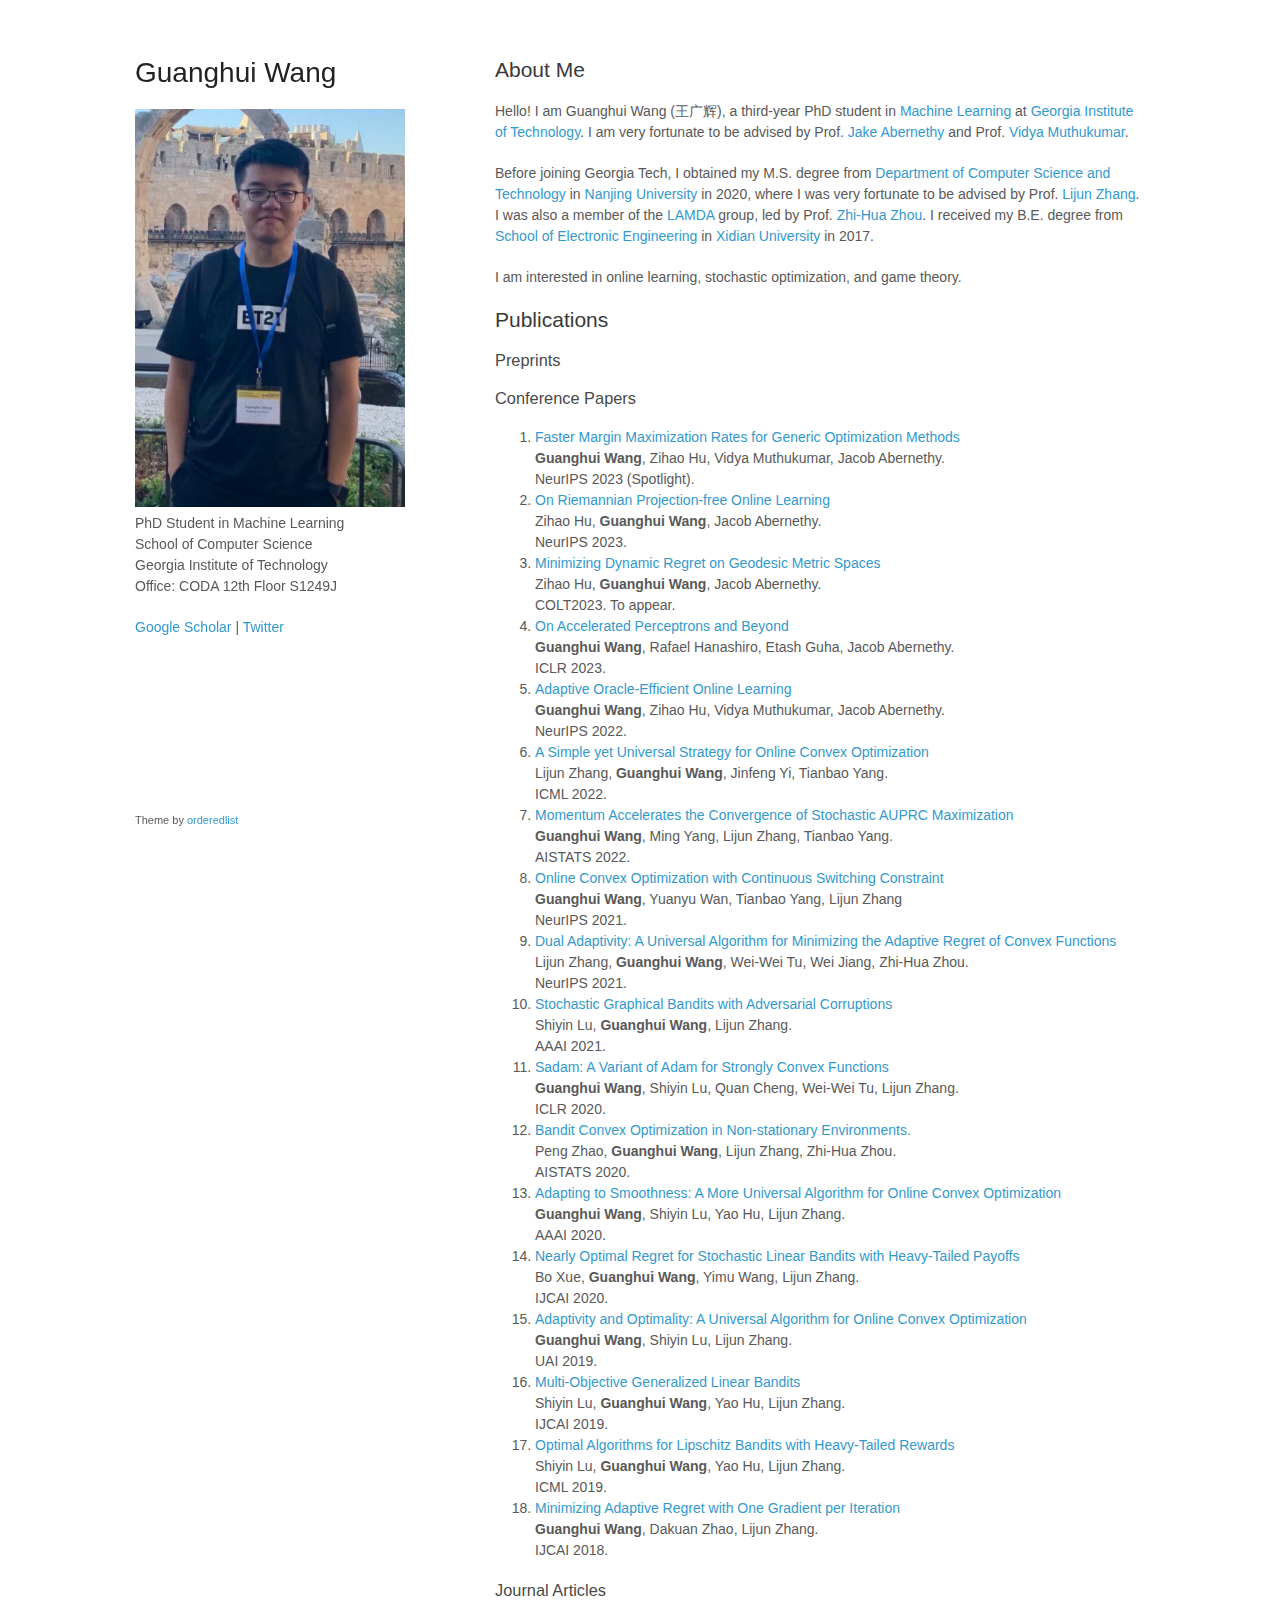
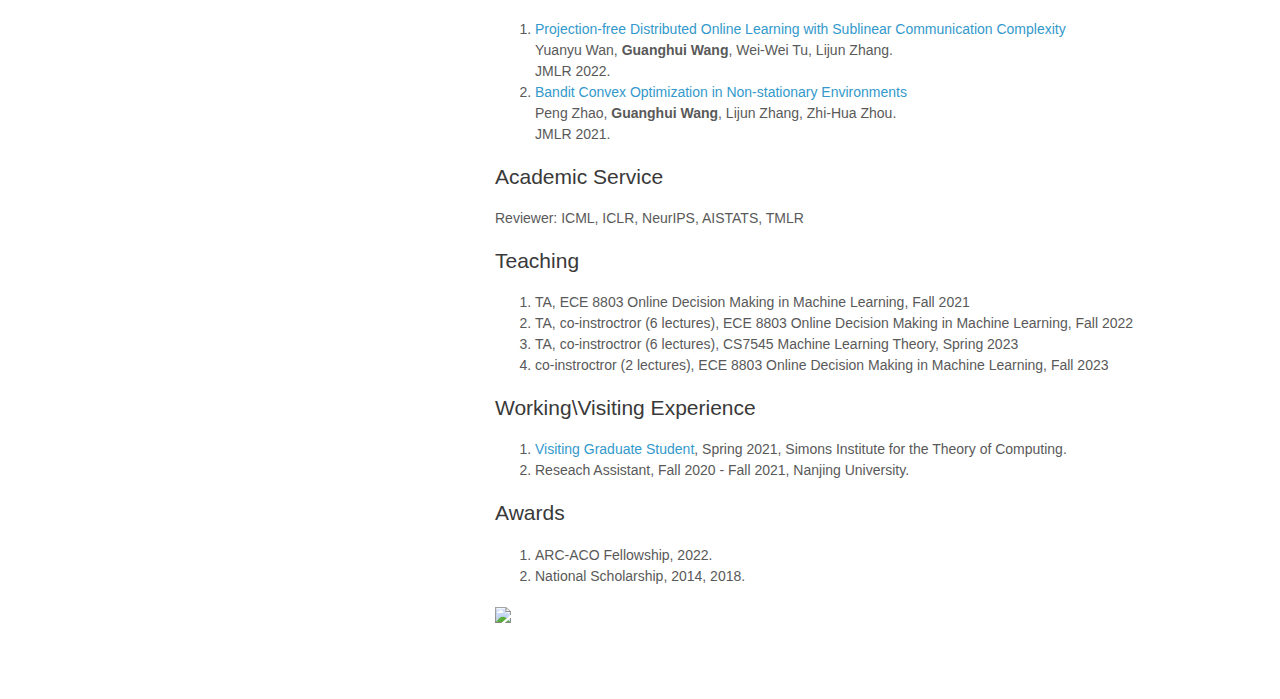
==== index.html @ 7a65ec8f "Update index.html" ====
<!doctype html>
<html>
  <head>
    <meta charset="utf-8">
    <meta http-equiv="X-UA-Compatible" content="chrome=1">
    <title>Guanghui Wang Gatech</title>

    <link rel="stylesheet" href="stylesheets/styles.css">
    <meta name="viewport" content="width=device-width">
  </head>
  <body>
    <div class="wrapper">
      <header>
        <h1>Guanghui Wang</h1>
        <img src="me5.png">
        <p>PhD Student in Machine Learning<br/>School of Computer Science<br/>Georgia Institute of Technology<br/>Office: CODA 12th Floor S1249J</p>
        <p><a href="https://scholar.google.com/citations?user=oNgvRg4AAAAJ&hl=en">Google Scholar</a> | <a href="https://twitter.com/__waaagh__">Twitter</a> </p>
      
        
      </header>
      <section>
        <h2>About Me</h2>
        <p>Hello! I am Guanghui Wang (王广辉), a third-year PhD student in <a href="https://ml.gatech.edu/">Machine Learning</a> at <a href="https://www.gatech.edu/">Georgia Institute of Technology</a>. I am very fortunate to be advised by Prof. <a href="https://faculty.cc.gatech.edu/~jabernethy9/">Jake Abernethy</a> and Prof. <a href="https://vmuthukumar.ece.gatech.edu/">Vidya Muthukumar</a>.</p>
        
        
        <p>Before joining Georgia Tech, I obtained my M.S. degree from <a href="https://www.nju.edu.cn/EN/7f/6b/c7136a163691/page.htm">Department of Computer Science and Technology</a> in <a href="https://www.nju.edu.cn/EN/main.htm">Nanjing University</a> in 2020, where I was very fortunate to be advised by Prof. <a href="https://cs.nju.edu.cn/zlj/index.htm">Lijun Zhang</a>. I was also a member of the <a href="http://www.lamda.nju.edu.cn/MainPage.ashx">LAMDA</a> group, led by Prof. <a href="https://cs.nju.edu.cn/zhouzh/index.htm">Zhi-Hua Zhou</a>. I received my B.E. degree from <a href="http://english.ee.xidian.edu.cn/">School of Electronic Engineering</a> in <a href="https://en.xidian.edu.cn/index.htm">Xidian University</a> in 2017.</p>

        <p>I am interested in online learning, stochastic optimization, and game theory.</p>


        <h2>Publications</h2>
        <h3>Preprints</h3>
        <h3>Conference Papers</h3>
        <ol>
          <li><a href="https://arxiv.org/abs/2305.17544"> Faster Margin Maximization Rates for Generic Optimization Methods</a> <br>
            <b>Guanghui Wang</b>, Zihao Hu, Vidya Muthukumar, Jacob Abernethy.<br>
            NeurIPS 2023 (Spotlight).  
              <li><a href="https://arxiv.org/abs/2305.19349"> On Riemannian Projection-free Online Learning</a> <br>
            Zihao Hu, <b>Guanghui Wang</b>, Jacob Abernethy.<br>
            NeurIPS 2023.  
            <li><a href="https://arxiv.org/abs/2302.08652">Minimizing Dynamic Regret on Geodesic Metric Spaces</a><br>
            Zihao Hu, <b>Guanghui Wang</b>, Jacob Abernethy.<br>
            COLT2023. To appear.   
          <li> <a href="https://arxiv.org/abs/2210.09371">On Accelerated Perceptrons and Beyond</a><br>
         <b>Guanghui Wang</b>, Rafael Hanashiro, Etash Guha, Jacob Abernethy. <br>
         ICLR 2023.</li>
         <li> <a href="https://arxiv.org/abs/2210.09385"> Adaptive Oracle-Efficient Online Learning</a><br>
         <b>Guanghui Wang</b>, Zihao Hu, Vidya Muthukumar, Jacob Abernethy. <br>
         NeurIPS 2022.</li>
        <li> <a href="https://proceedings.mlr.press/v162/zhang22af/zhang22af.pdf">A Simple yet Universal Strategy for Online Convex Optimization</a><br>
         Lijun Zhang, <b>Guanghui Wang</b>, Jinfeng Yi, Tianbao Yang.<br>    
          ICML 2022. </li>
         <li> <a href="https://proceedings.mlr.press/v151/wang22b/wang22b.pdf">Momentum Accelerates the Convergence of Stochastic AUPRC Maximization</a><br>
         <b>Guanghui Wang</b>, Ming Yang, Lijun Zhang, Tianbao Yang. <br>
         AISTATS 2022. </li>
         <li> <a href="https://proceedings.neurips.cc/paper/2021/file/f08b7ac8aa30a2a9ab34394e200e1a71-Paper.pdf">Online Convex Optimization with Continuous Switching Constraint</a><br>
         <b>Guanghui Wang</b>, Yuanyu Wan, Tianbao Yang, Lijun Zhang <br>
         NeurIPS 2021. </li>
              <li> <a href="https://proceedings.neurips.cc/paper/2021/file/d1588e685562af341ff2448de4b674d1-Paper.pdf">Dual Adaptivity: A Universal Algorithm for Minimizing the Adaptive Regret of Convex Functions</a><br>
         Lijun Zhang, <b>Guanghui Wang</b>, Wei-Wei Tu, Wei Jiang, Zhi-Hua Zhou. <br>
         NeurIPS 2021. </li>
                <li> <a href="https://ojs.aaai.org/index.php/AAAI/article/view/17060">Stochastic Graphical Bandits with Adversarial Corruptions</a><br>
         Shiyin Lu, <b>Guanghui Wang</b>, Lijun Zhang. <br>
         AAAI 2021. </li>
         
                      <li> <a href="https://openreview.net/pdf?id=rye5YaEtPr">Sadam: A Variant of Adam for Strongly Convex Functions</a><br>
         <b>Guanghui Wang</b>, Shiyin Lu, Quan Cheng, Wei-Wei Tu, Lijun Zhang. <br>
         ICLR 2020. </li>
           <li> <a href="http://129.211.169.156/publication/aistats20bco.pdf">Bandit Convex Optimization in Non-stationary Environments.</a><br>
         Peng Zhao, <b>Guanghui Wang</b>, Lijun Zhang, Zhi-Hua Zhou. <br>
         AISTATS 2020. </li>
         
                         <li> <a href="https://ojs.aaai.org/index.php/AAAI/article/view/6081">Adapting to Smoothness: A More Universal Algorithm for Online Convex Optimization</a><br>
         <b>Guanghui Wang</b>, Shiyin Lu, Yao Hu, Lijun Zhang. <br>
         AAAI 2020. </li>
          <li> <a href="https://www.ijcai.org/Proceedings/2020/0406.pdf">Nearly Optimal Regret for Stochastic Linear Bandits with Heavy-Tailed Payoffs</a><br>
         Bo Xue, <b>Guanghui Wang</b>, Yimu Wang, Lijun Zhang. <br>
         IJCAI 2020. </li>
         
             <li> <a href="http://proceedings.mlr.press/v115/wang20e/wang20e.pdf">Adaptivity and Optimality: A Universal Algorithm for Online Convex Optimization</a><br>
         <b>Guanghui Wang</b>, Shiyin Lu, Lijun Zhang. <br>
         UAI 2019. </li>
         
          <li> <a href="http://www.lamda.nju.edu.cn/lusy/pdf/lu2019multi.pdf">Multi-Objective Generalized Linear Bandits</a><br>
         Shiyin Lu, <b>Guanghui Wang</b>, Yao Hu, Lijun Zhang. <br>
         IJCAI 2019. </li>
                   <li> <a href="http://proceedings.mlr.press/v97/lu19c/lu19c.pdf">Optimal Algorithms for Lipschitz Bandits with Heavy-Tailed Rewards</a><br>
         Shiyin Lu, <b>Guanghui Wang</b>, Yao Hu, Lijun Zhang. <br>
         ICML 2019. </li>
            <li> <a href="https://www.ijcai.org/proceedings/2018/0383.pdf">Minimizing Adaptive Regret with One Gradient per Iteration</a><br>
         <b>Guanghui Wang</b>, Dakuan Zhao, Lijun Zhang. <br>
         IJCAI 2018. </li>
        </ol>
        <h3>Journal Articles</h3>
        <ol>
           <li> <a href="https://yuanyuwan.github.io/pdf/JMLR-2022-Wan.pdf">Projection-free Distributed Online Learning with Sublinear Communication Complexity</a><br>
         Yuanyu Wan, <b>Guanghui Wang</b>, Wei-Wei Tu, Lijun Zhang. <br>
        JMLR 2022. </li>
        
              <li> <a href="http://www.lamda.nju.edu.cn/zhaop/publication/JMLR'21_BCO.pdf">Bandit Convex Optimization in Non-stationary Environments</a><br>
         Peng Zhao, <b>Guanghui Wang</b>, Lijun Zhang, Zhi-Hua Zhou. <br>
        JMLR 2021. </li>
         
                 </ol>
            <h2>Academic Service</h2>     
            <p> Reviewer: ICML, ICLR, NeurIPS, AISTATS, TMLR
            <h2>Teaching</h2>     
            <ol>
            <li> TA, ECE 8803 Online Decision Making in Machine Learning, Fall 2021</li>
              <li> TA, co-instroctror (6 lectures), ECE 8803 Online Decision Making in Machine Learning, Fall 2022</li>
              <li> TA, co-instroctror (6 lectures), CS7545 Machine Learning Theory, Spring 2023</li>
              <li> co-instroctror (2 lectures), ECE 8803 Online Decision Making in Machine Learning, Fall 2023</li>
               </ol>
    
                        
            <h2>Working\Visiting Experience</h2>
            <ol>
            <li> <a href="https://simons.berkeley.edu/people/guanghui-wang">Visiting Graduate Student</a>, Spring 2021, Simons Institute for the Theory of Computing.</li>
              <li>  Reseach Assistant, Fall 2020 - Fall 2021, Nanjing University.</li>    
               </ol>
            <h2>Awards</h2>
            <ol>
            <li>ARC-ACO Fellowship, 2022.</li>
              <li>National Scholarship, 2014, 2018.</li>
               </ol>
 <h2> </h2>           
<p><a href="https://clustrmaps.com/site/1br77" title="Visit tracker"><img src="//www.clustrmaps.com/map_v2.png?d=oIMtFWyEbifgZqnyOLd8DpuPcI-XMsIMv5l0w94TBQI&cl=ffffff"></a>
            </section>

      <footer>
        <p><small>Theme by <a href="https://github.com/orderedlist">orderedlist</a></small></p>
      </footer>
    </div>


  </body>
</html>
---- stylesheets/styles.css ----
body {
  background-color: #fff;
  padding:50px;
  font: 14px/1.5 -apple-system, BlinkMacSystemFont, "Segoe UI", Roboto, Oxygen, Ubuntu, Cantarell, "Fira Sans", "Droid Sans", "Helvetica Neue", Arial, sans-serif, "Apple Color Emoji", "Segoe UI Emoji", "Segoe UI Symbol";
  color:#595959;
  font-weight:400;
}

h1, h2, h3, h4, h5, h6 {
  color:#222;
  margin:0 0 20px;
}

p, ul, ol, table, pre, dl {
  margin:0 0 20px;
}

h1, h2, h3 {
  line-height:1.1;
}

h1 {
  font-size:28px;
  font-weight: 500;
}

h2 {
  color:#393939;
  font-weight: 500;
}

h3, h4, h5, h6 {
  color:#494949;
  font-weight: 500;
}

a {
  color:#39c;
  text-decoration:none;
}

a:hover {
  color:#069;
}

a small {
  font-size:11px;
  color:#777;
  margin-top:-0.3em;
  display:block;
}

a:hover small {
  color:#777;
}

.wrapper {
  width:1010px;
  margin:0 auto;
}

blockquote {
  border-left:1px solid #e5e5e5;
  margin:0;
  padding:0 0 0 20px;
  font-style:italic;
}

code, pre {
  font-family:Monaco, Bitstream Vera Sans Mono, Lucida Console, Terminal, Consolas, Liberation Mono, DejaVu Sans Mono, Courier New, monospace;
  color:#333;
}

pre {
  padding:8px 15px;
  background: #f8f8f8;
  border-radius:5px;
  border:1px solid #e5e5e5;
  overflow-x: auto;
}

table {
  width:100%;
  border-collapse:collapse;
}

th, td {
  text-align:left;
  padding:5px 10px;
  border-bottom:1px solid #e5e5e5;
}

dt {
  color:#444;
  font-weight:500;
}

th {
  color:#444;
}

img {
  max-width:100%;
}

header {
  width:270px;
  float:left;
  position:fixed;
  -webkit-font-smoothing:subpixel-antialiased;
}

header ul {
  list-style:none;
  height:40px;
  padding:0;
  background: #f4f4f4;
  border-radius:5px;
  border:1px solid #e0e0e0;
  width:270px;
}

header li {
  width:89px;
  float:left;
  border-right:1px solid #e0e0e0;
  height:40px;
}

header li:first-child a {
  border-radius:5px 0 0 5px;
}

header li:last-child a {
  border-radius:0 5px 5px 0;
}

header ul a {
  line-height:1;
  font-size:11px;
  color:#999;
  display:block;
  text-align:center;
  padding-top:6px;
  height:34px;
}

header ul a:hover {
  color:#999;
}

header ul a:active {
  background-color:#f0f0f0;
}

strong {
  color:#222;
  font-weight:500;
}

header ul li + li + li {
  border-right:none;
  width:89px;
}

header ul a strong {
  font-size:14px;
  display:block;
  color:#222;
}

section {
  width:650px;
  float:right;
  padding-bottom:50px;
}

small {
  font-size:11px;
}

hr {
  border:0;
  background:#e5e5e5;
  height:1px;
  margin:0 0 20px;
}

footer {
  width:270px;
  float:left;
  position:fixed;
  bottom:50px;
  -webkit-font-smoothing:subpixel-antialiased;
}

@media print, screen and (max-width: 960px) {

  div.wrapper {
    width:auto;
    margin:0;
  }

  header, section, footer {
    float:none;
    position:static;
    width:auto;
  }

  header {
    padding-right:320px;
  }

  section {
    border:1px solid #e5e5e5;
    border-width:1px 0;
    padding:20px 0;
    margin:0 0 20px;
  }

  header a small {
    display:inline;
  }

  header ul {
    position:absolute;
    right:50px;
    top:52px;
  }
}

@media print, screen and (max-width: 720px) {
  body {
    word-wrap:break-word;
  }

  header {
    padding:0;
  }

  header ul, header p.view {
    position:static;
  }

  pre, code {
    word-wrap:normal;
  }
}

@media print, screen and (max-width: 480px) {
  body {
    padding:15px;
  }

  header ul {
    width:99%;
  }

  header li, header ul li + li + li {
    width:33%;
  }
}

@media print {
  body {
    padding:0.4in;
    font-size:12pt;
    color:#444;
  }
}
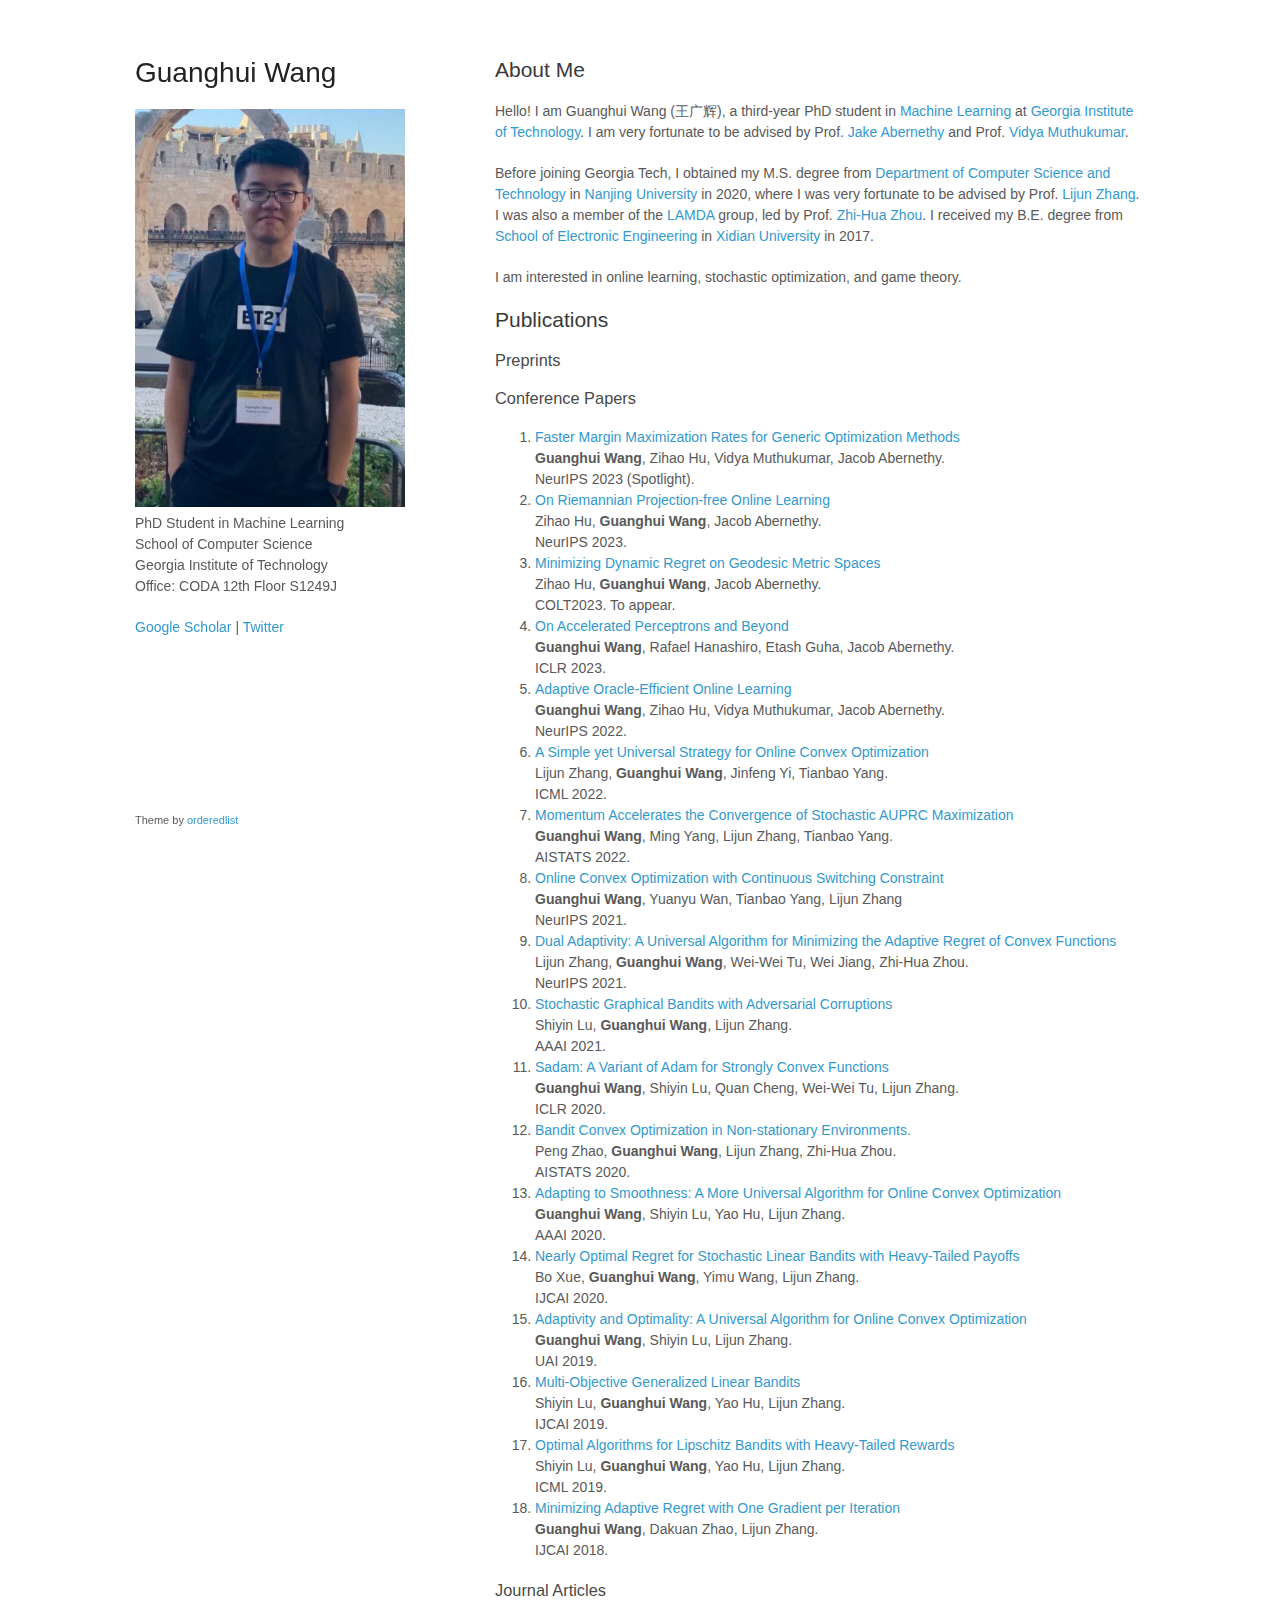
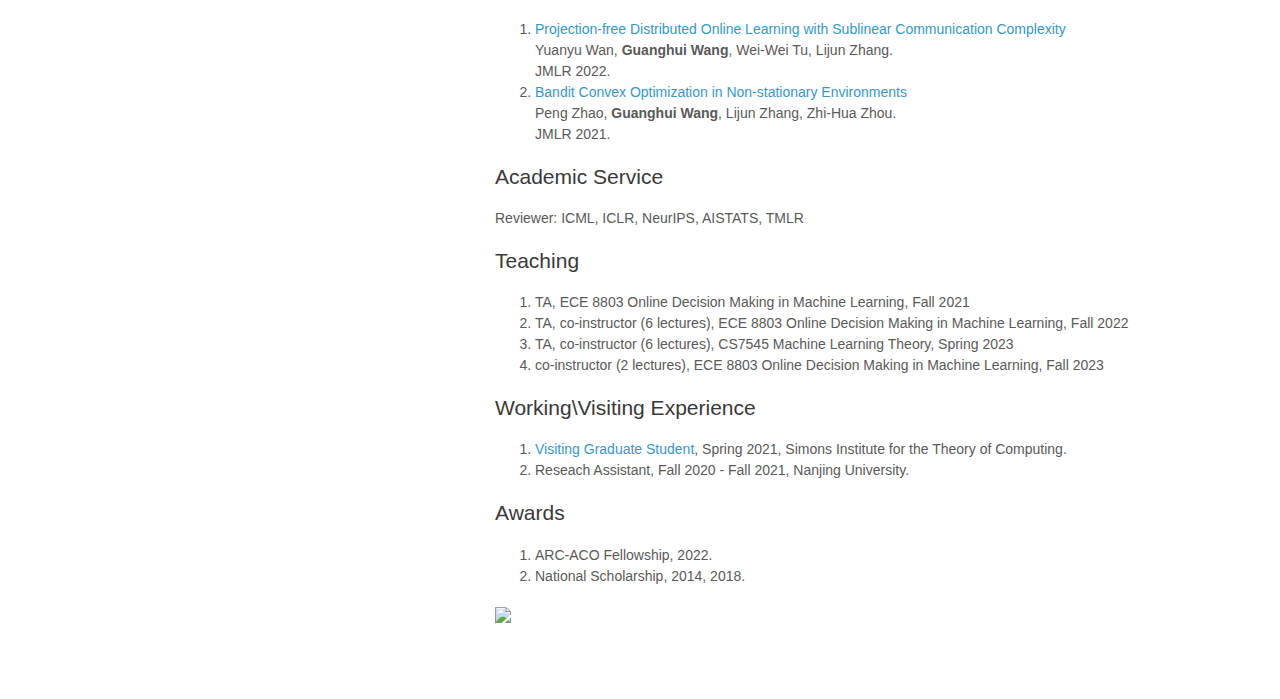
==== commit cfe52de8: "Update index.html" ====
--- a/index.html
+++ b/index.html
@@ -107,9 +107,9 @@
             <h2>Teaching</h2>     
             <ol>
             <li> TA, ECE 8803 Online Decision Making in Machine Learning, Fall 2021</li>
-              <li> TA, co-instroctror (6 lectures), ECE 8803 Online Decision Making in Machine Learning, Fall 2022</li>
-              <li> TA, co-instroctror (6 lectures), CS7545 Machine Learning Theory, Spring 2023</li>
-              <li> co-instroctror (2 lectures), ECE 8803 Online Decision Making in Machine Learning, Fall 2023</li>
+              <li> TA, co-instructor (6 lectures), ECE 8803 Online Decision Making in Machine Learning, Fall 2022</li>
+              <li> TA, co-instructor (6 lectures), CS7545 Machine Learning Theory, Spring 2023</li>
+              <li> co-instructor (2 lectures), ECE 8803 Online Decision Making in Machine Learning, Fall 2023</li>
                </ol>
     
                         
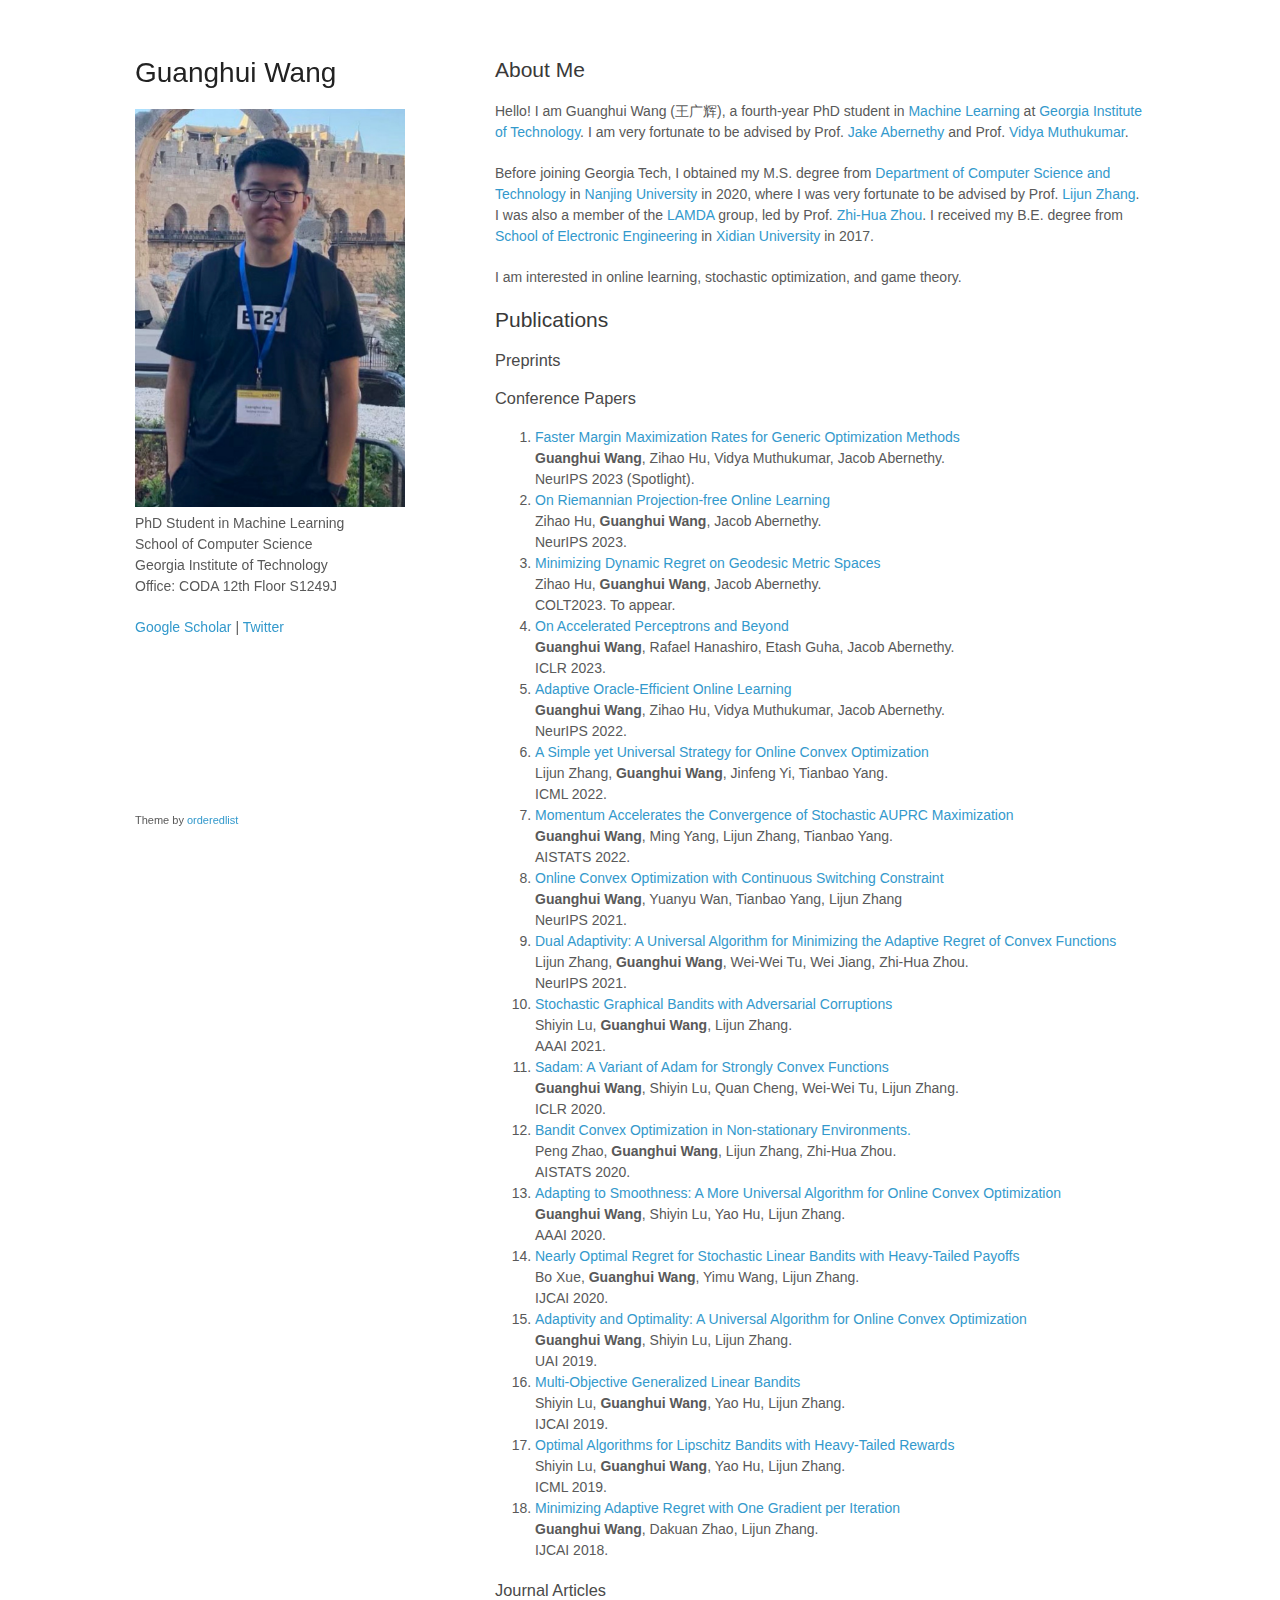
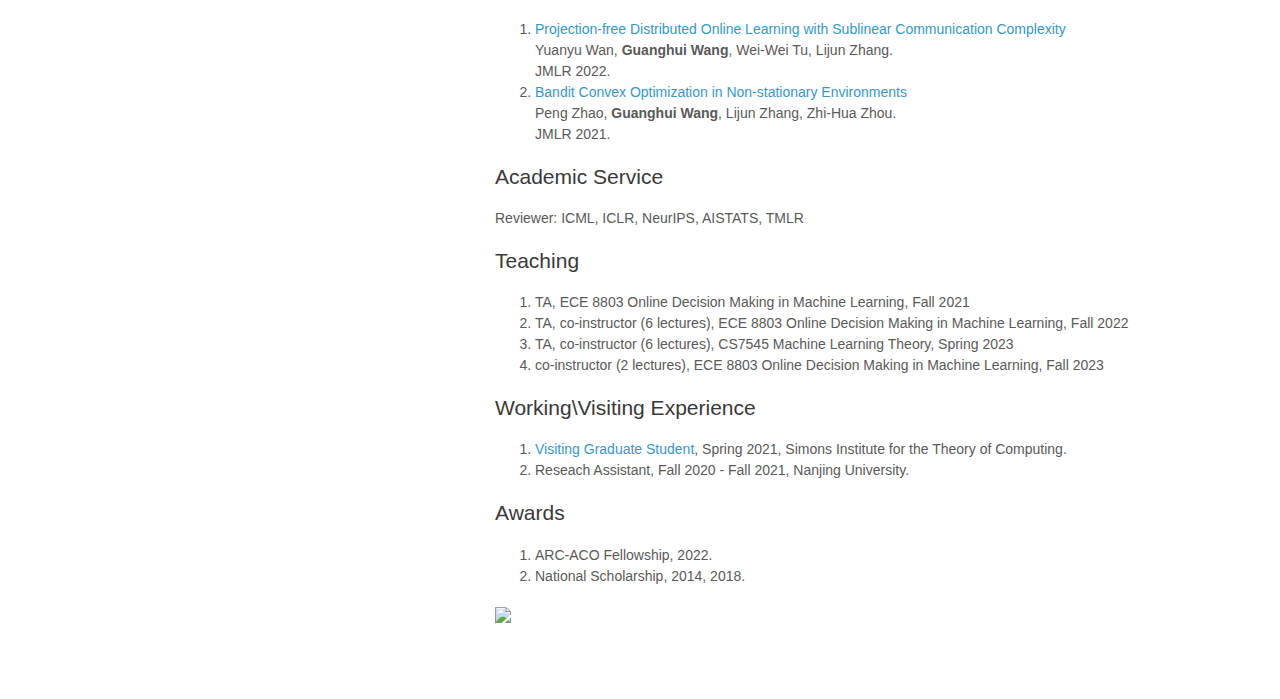
==== commit 734311ba: "fourth-year-student" ====
--- a/index.html
+++ b/index.html
@@ -20,7 +20,7 @@
       </header>
       <section>
         <h2>About Me</h2>
-        <p>Hello! I am Guanghui Wang (王广辉), a third-year PhD student in <a href="https://ml.gatech.edu/">Machine Learning</a> at <a href="https://www.gatech.edu/">Georgia Institute of Technology</a>. I am very fortunate to be advised by Prof. <a href="https://faculty.cc.gatech.edu/~jabernethy9/">Jake Abernethy</a> and Prof. <a href="https://vmuthukumar.ece.gatech.edu/">Vidya Muthukumar</a>.</p>
+        <p>Hello! I am Guanghui Wang (王广辉), a fourth-year PhD student in <a href="https://ml.gatech.edu/">Machine Learning</a> at <a href="https://www.gatech.edu/">Georgia Institute of Technology</a>. I am very fortunate to be advised by Prof. <a href="https://faculty.cc.gatech.edu/~jabernethy9/">Jake Abernethy</a> and Prof. <a href="https://vmuthukumar.ece.gatech.edu/">Vidya Muthukumar</a>.</p>
         
         
         <p>Before joining Georgia Tech, I obtained my M.S. degree from <a href="https://www.nju.edu.cn/EN/7f/6b/c7136a163691/page.htm">Department of Computer Science and Technology</a> in <a href="https://www.nju.edu.cn/EN/main.htm">Nanjing University</a> in 2020, where I was very fortunate to be advised by Prof. <a href="https://cs.nju.edu.cn/zlj/index.htm">Lijun Zhang</a>. I was also a member of the <a href="http://www.lamda.nju.edu.cn/MainPage.ashx">LAMDA</a> group, led by Prof. <a href="https://cs.nju.edu.cn/zhouzh/index.htm">Zhi-Hua Zhou</a>. I received my B.E. degree from <a href="http://english.ee.xidian.edu.cn/">School of Electronic Engineering</a> in <a href="https://en.xidian.edu.cn/index.htm">Xidian University</a> in 2017.</p>
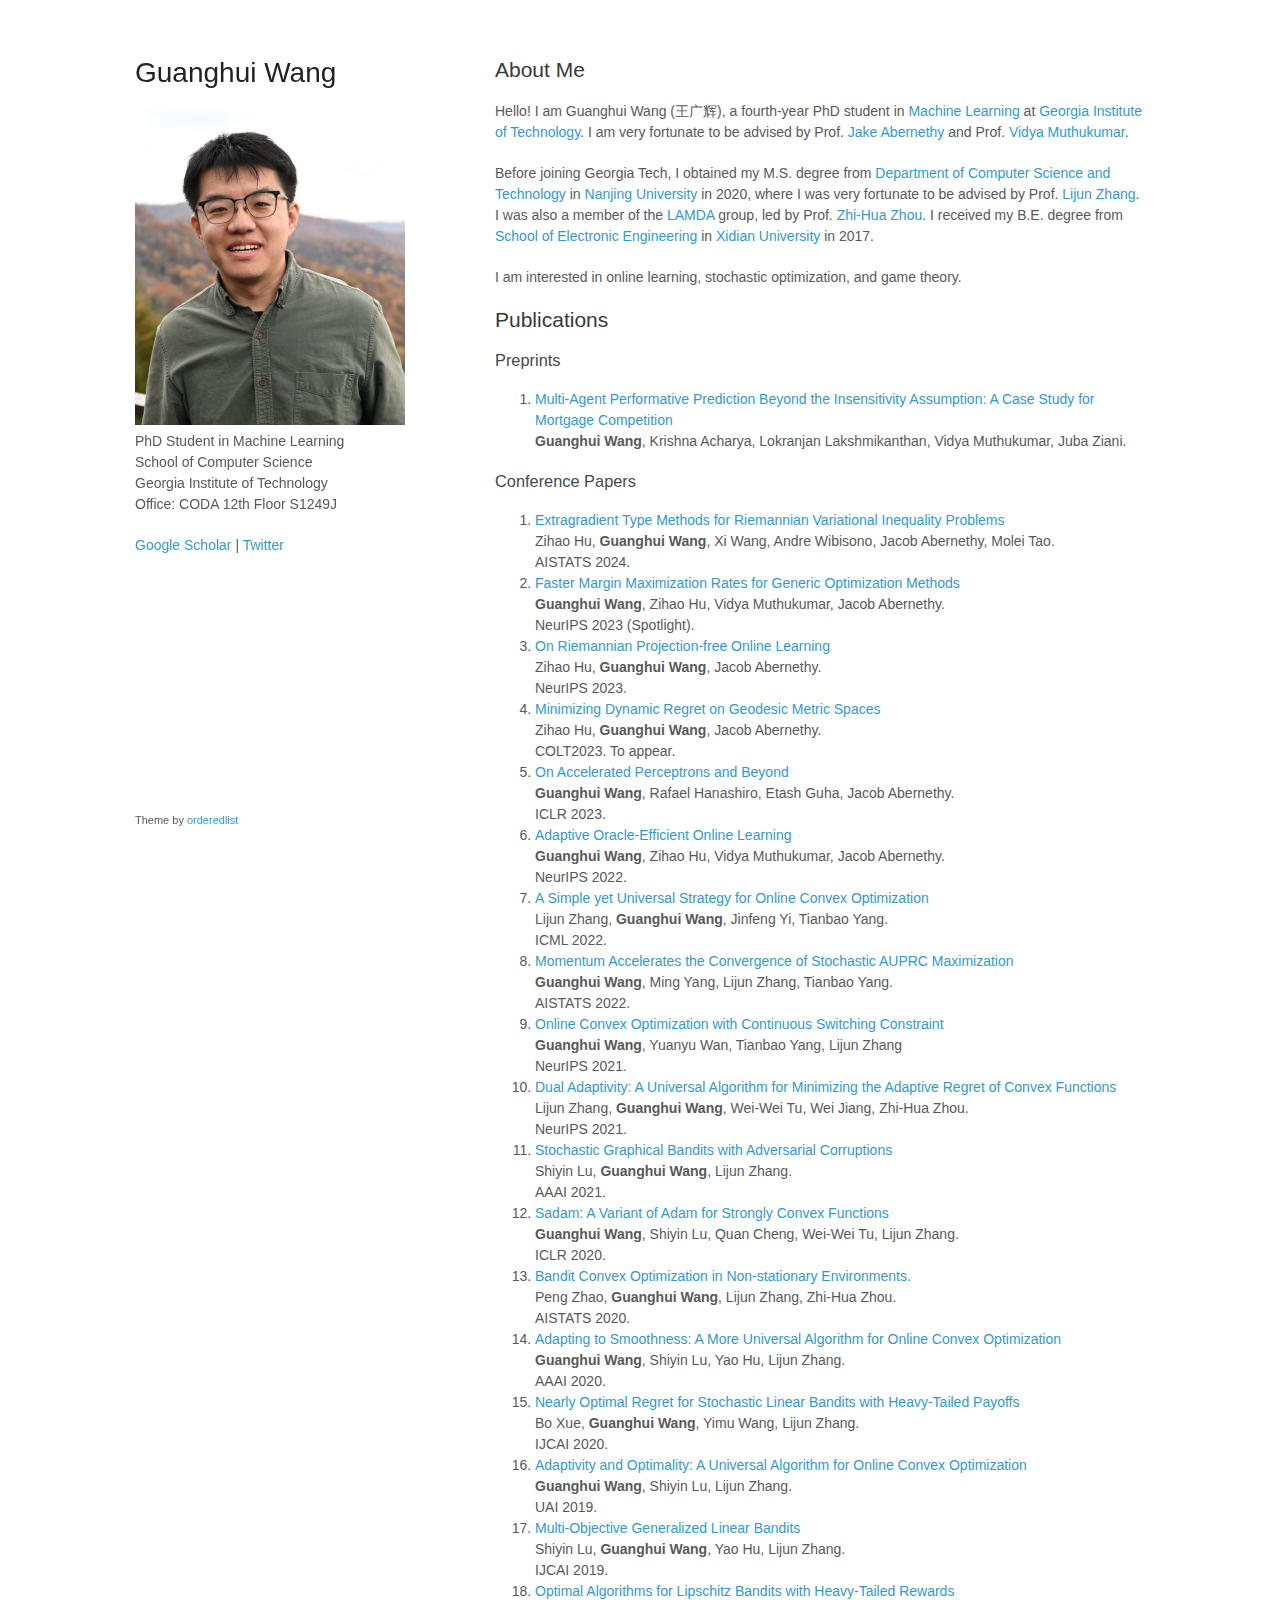
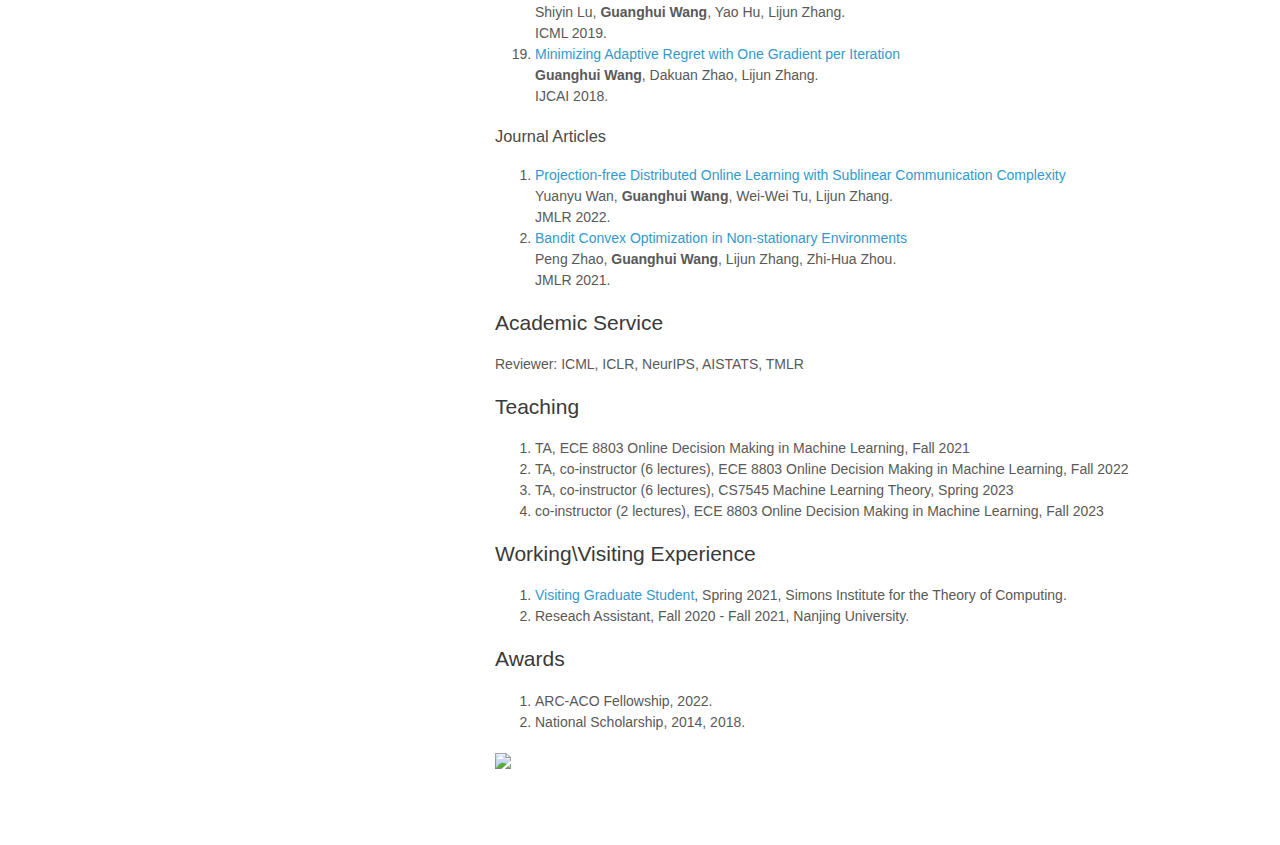
==== commit aa70a935: "Update index.html" ====
--- a/index.html
+++ b/index.html
@@ -30,8 +30,16 @@
 
         <h2>Publications</h2>
         <h3>Preprints</h3>
+        <ol>
+<li><a href="https://arxiv.org/abs/2502.08063"> Multi-Agent Performative Prediction Beyond the Insensitivity Assumption: A Case Study for Mortgage Competition</a> <br>
+            <b>Guanghui Wang</b>, Krishna Acharya, Lokranjan Lakshmikanthan, Vidya Muthukumar, Juba Ziani.<br>  
+        </ol> 
+        
         <h3>Conference Papers</h3>
         <ol>
+          <li><a href="https://arxiv.org/abs/2309.14155"> Extragradient Type Methods for Riemannian Variational Inequality Problems</a> <br>
+            Zihao Hu, <b>Guanghui Wang</b>, Xi Wang, Andre Wibisono, Jacob Abernethy, Molei Tao.<br>
+            AISTATS 2024.              
           <li><a href="https://arxiv.org/abs/2305.17544"> Faster Margin Maximization Rates for Generic Optimization Methods</a> <br>
             <b>Guanghui Wang</b>, Zihao Hu, Vidya Muthukumar, Jacob Abernethy.<br>
             NeurIPS 2023 (Spotlight).  
@@ -134,4 +142,4 @@
 
 
   </body>
-</html>+</html>
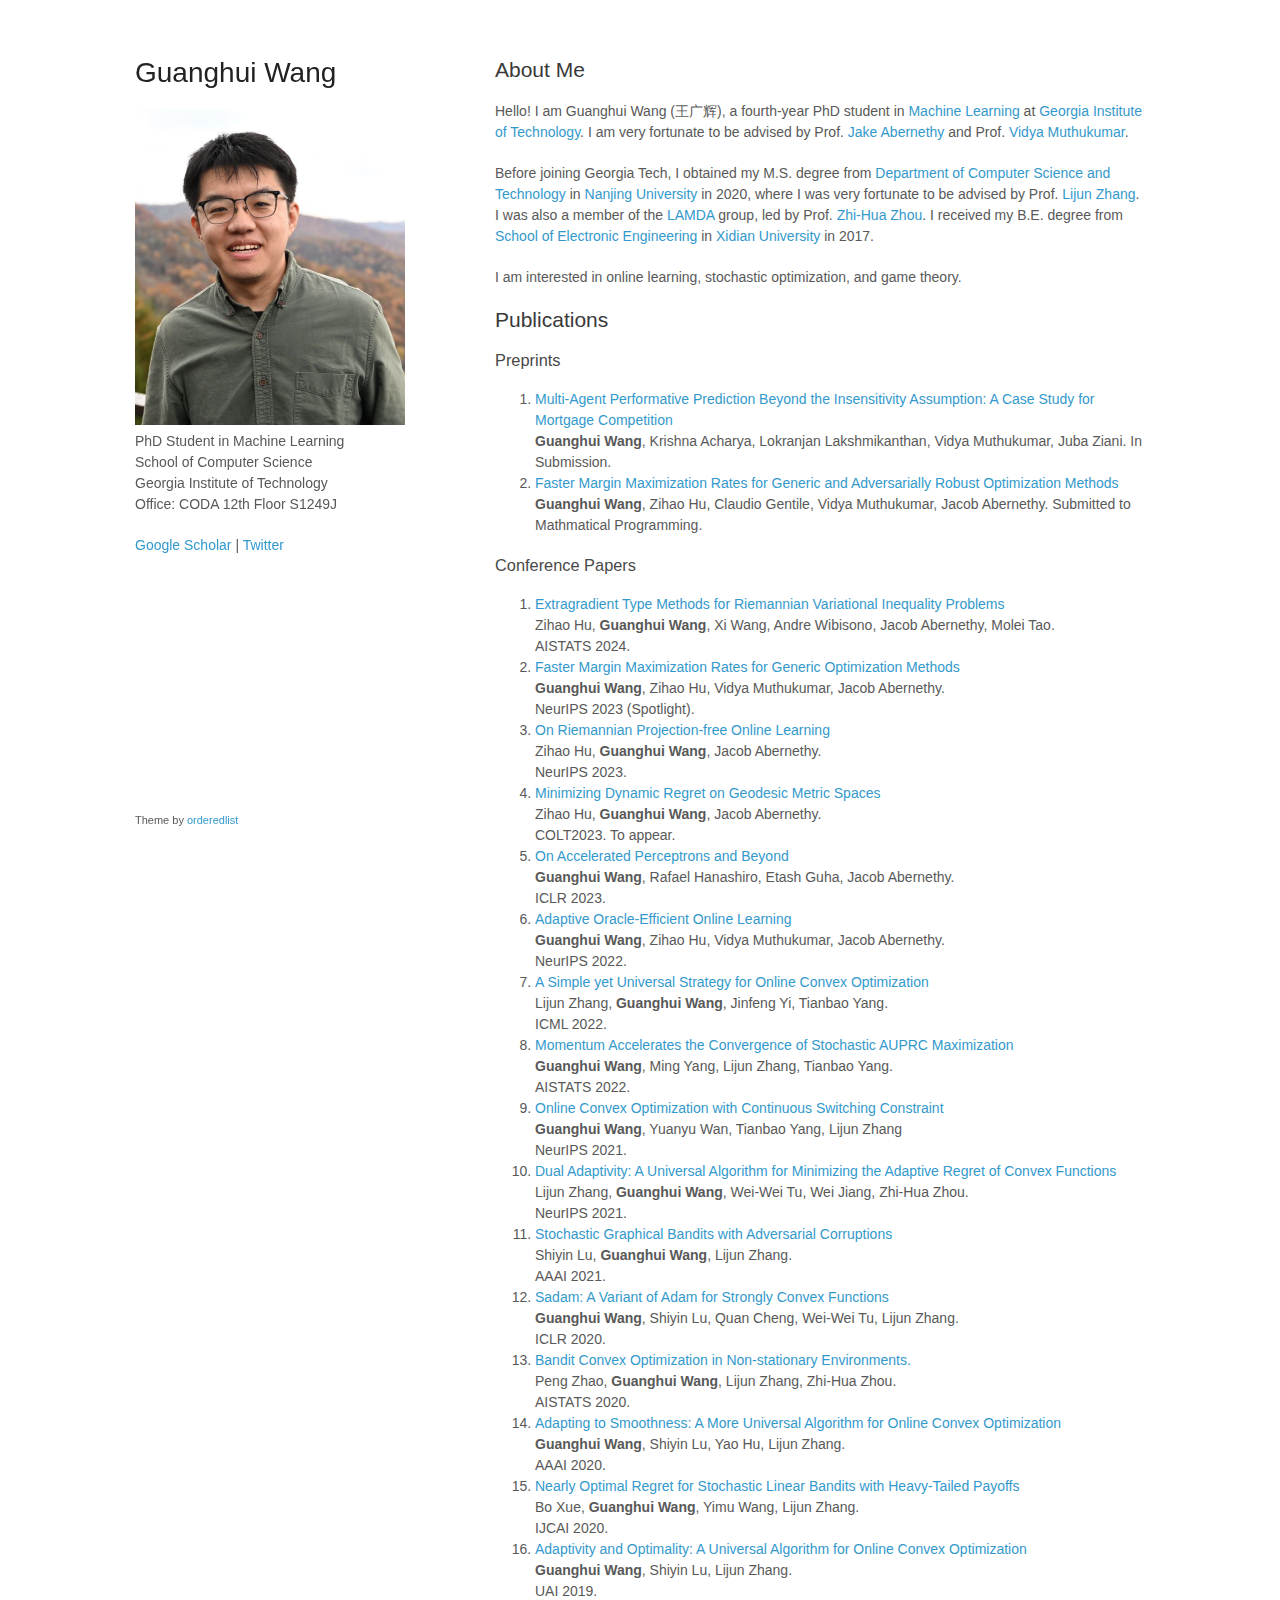
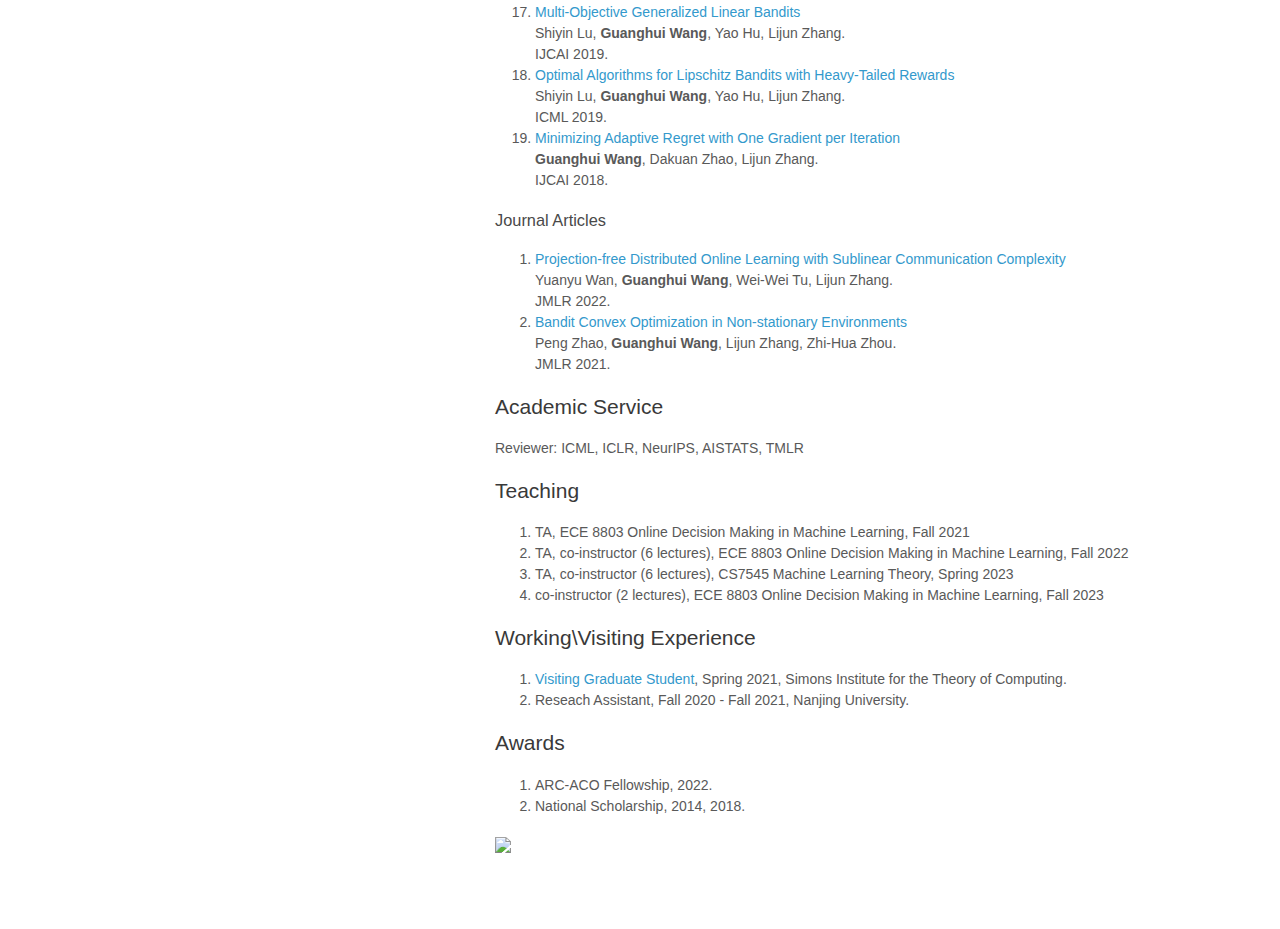
==== commit 7ed72c25: "Update index.html" ====
--- a/index.html
+++ b/index.html
@@ -32,15 +32,18 @@
         <h3>Preprints</h3>
         <ol>
 <li><a href="https://arxiv.org/abs/2502.08063"> Multi-Agent Performative Prediction Beyond the Insensitivity Assumption: A Case Study for Mortgage Competition</a> <br>
-            <b>Guanghui Wang</b>, Krishna Acharya, Lokranjan Lakshmikanthan, Vidya Muthukumar, Juba Ziani.<br>  
+            <b>Guanghui Wang</b>, Krishna Acharya, Lokranjan Lakshmikanthan, Vidya Muthukumar, Juba Ziani. In Submission. <br>  
+  <li><a href="https://arxiv.org/abs/2305.17544"> Faster Margin Maximization Rates for Generic and Adversarially Robust Optimization Methods</a> <br>
+            <b>Guanghui Wang</b>, Zihao Hu, Claudio Gentile, Vidya Muthukumar, Jacob Abernethy. Submitted to Mathmatical Programming. <br>  
         </ol> 
+        
         
         <h3>Conference Papers</h3>
         <ol>
           <li><a href="https://arxiv.org/abs/2309.14155"> Extragradient Type Methods for Riemannian Variational Inequality Problems</a> <br>
             Zihao Hu, <b>Guanghui Wang</b>, Xi Wang, Andre Wibisono, Jacob Abernethy, Molei Tao.<br>
             AISTATS 2024.              
-          <li><a href="https://arxiv.org/abs/2305.17544"> Faster Margin Maximization Rates for Generic Optimization Methods</a> <br>
+          <li><a href="https://arxiv.org/abs/2305.17544v1"> Faster Margin Maximization Rates for Generic Optimization Methods</a> <br>
             <b>Guanghui Wang</b>, Zihao Hu, Vidya Muthukumar, Jacob Abernethy.<br>
             NeurIPS 2023 (Spotlight).  
               <li><a href="https://arxiv.org/abs/2305.19349"> On Riemannian Projection-free Online Learning</a> <br>
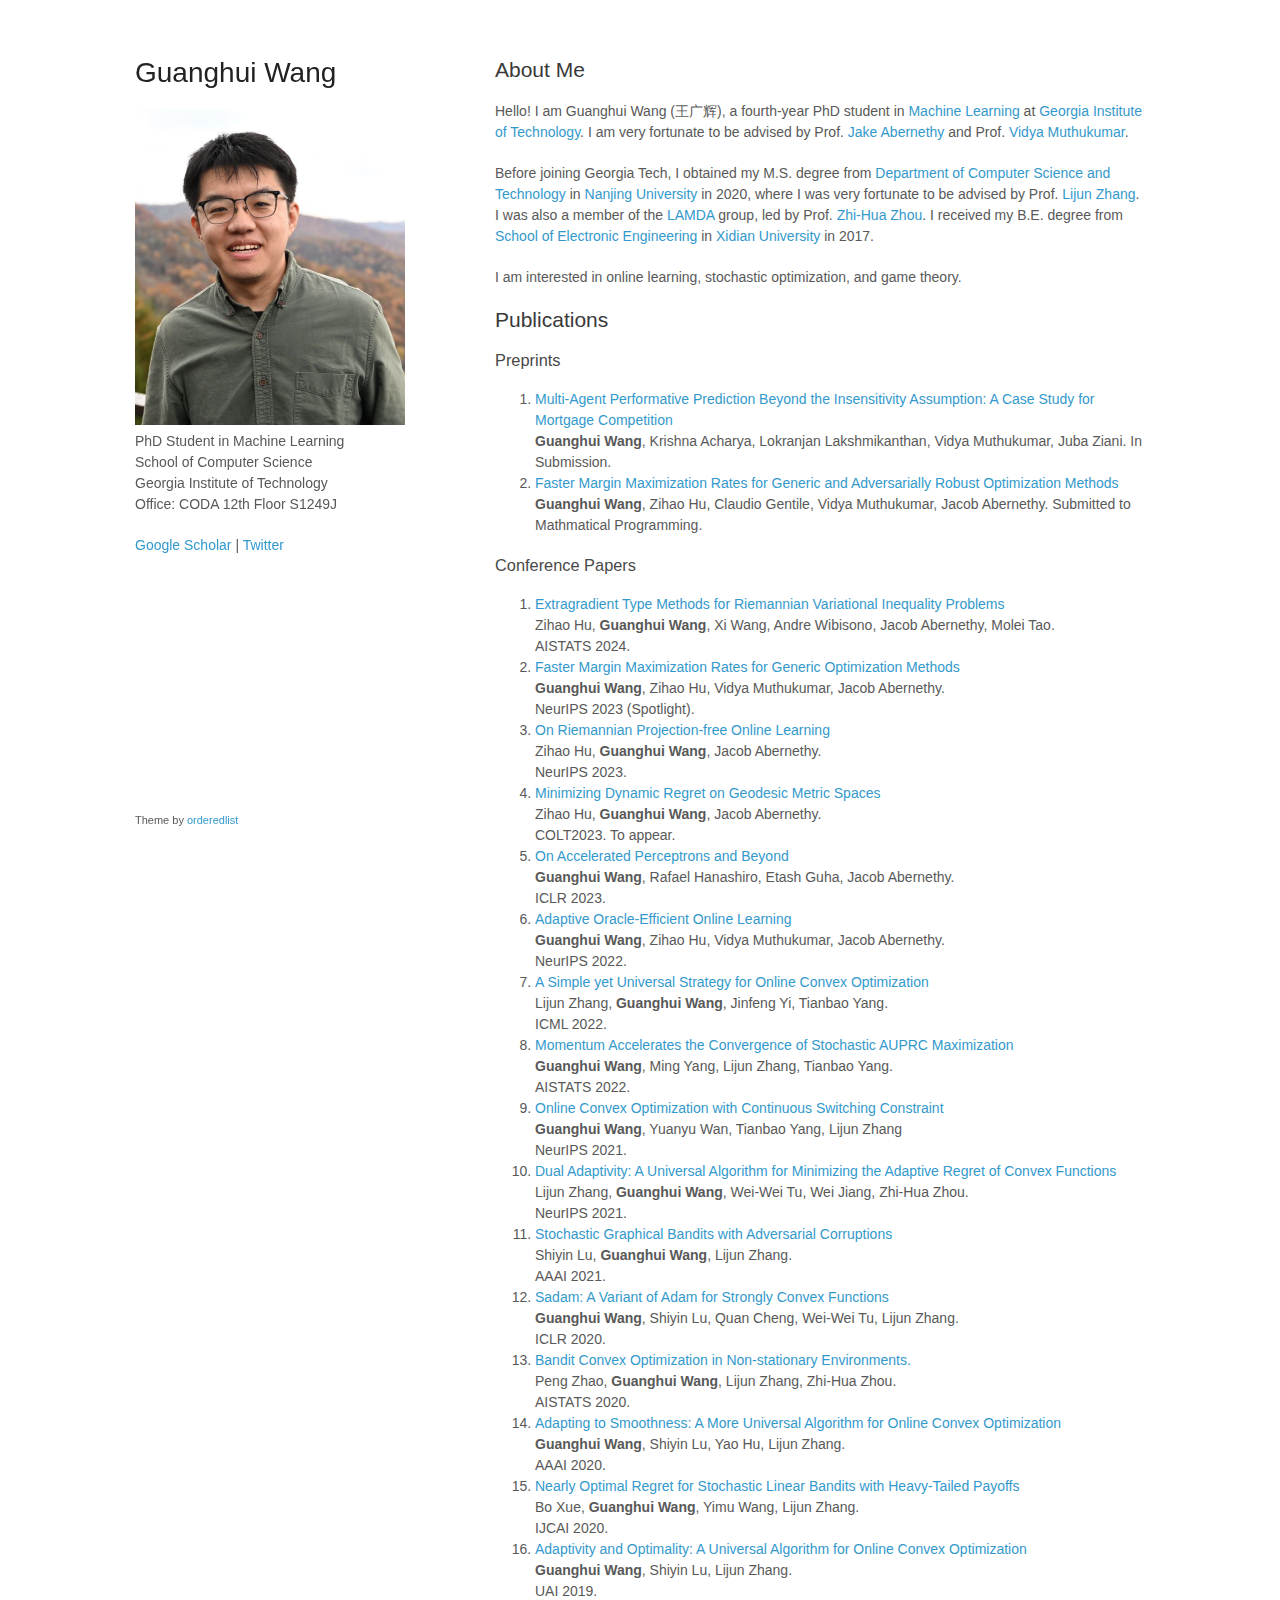
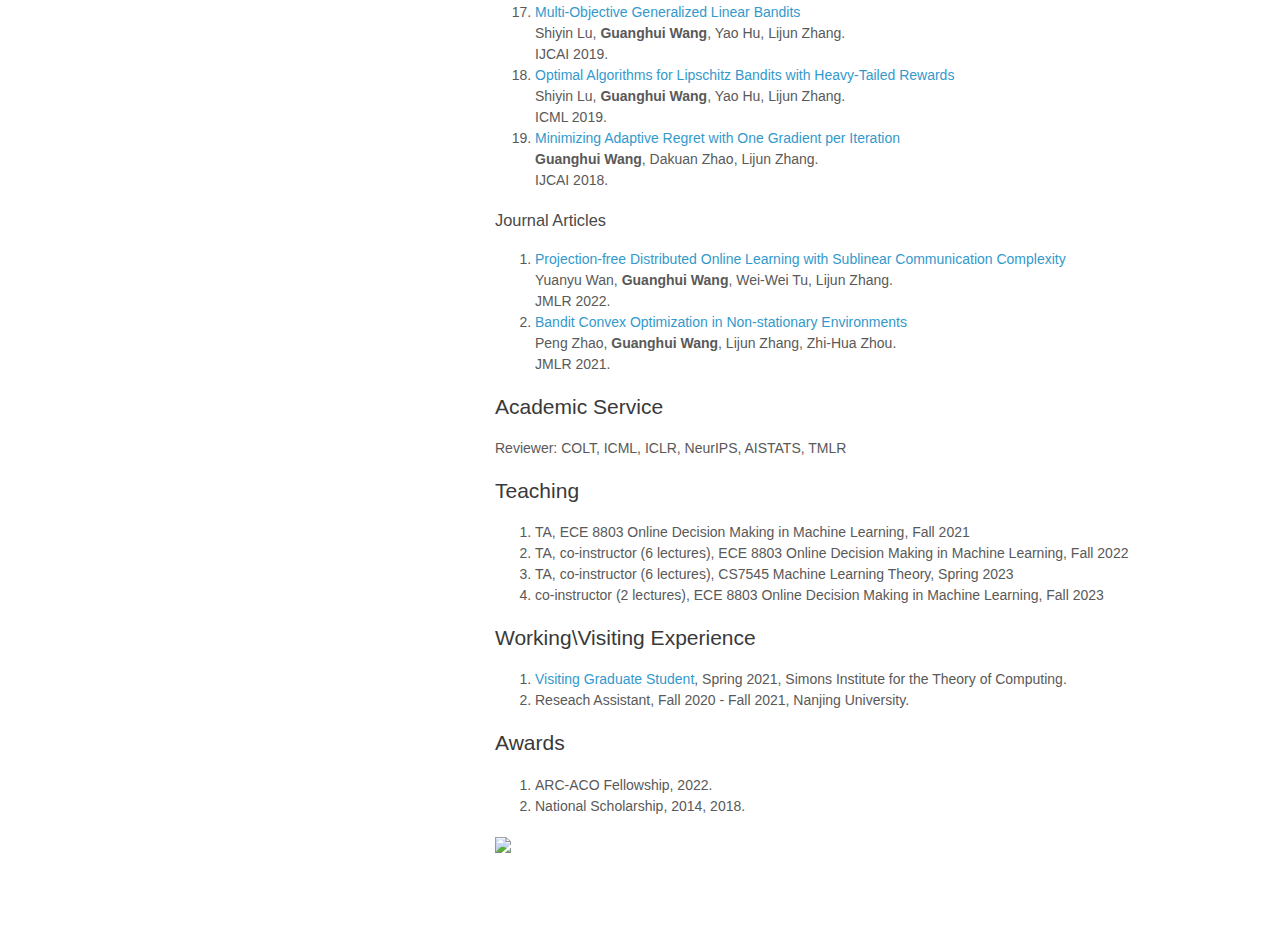
==== commit c4530921: "Update index.html" ====
--- a/index.html
+++ b/index.html
@@ -114,7 +114,7 @@
          
                  </ol>
             <h2>Academic Service</h2>     
-            <p> Reviewer: ICML, ICLR, NeurIPS, AISTATS, TMLR
+            <p> Reviewer: COLT, ICML, ICLR, NeurIPS, AISTATS, TMLR
             <h2>Teaching</h2>     
             <ol>
             <li> TA, ECE 8803 Online Decision Making in Machine Learning, Fall 2021</li>
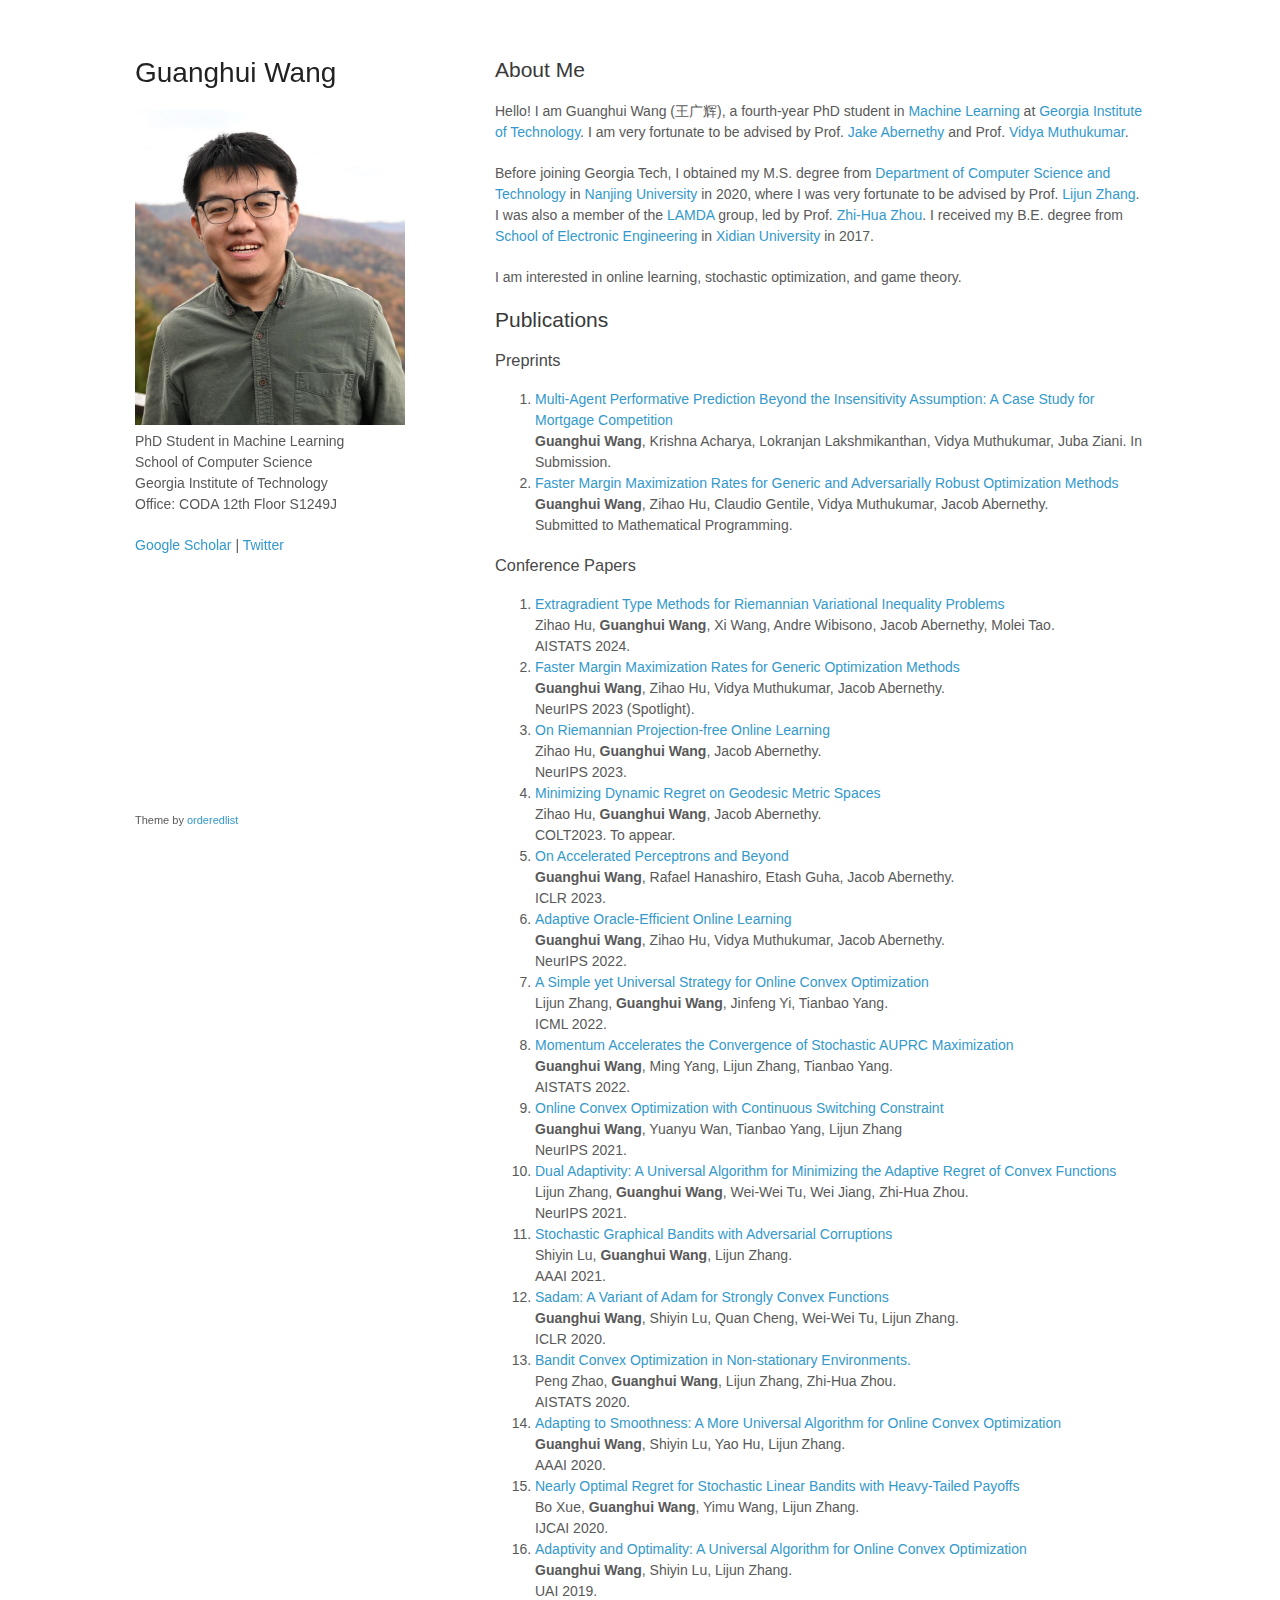
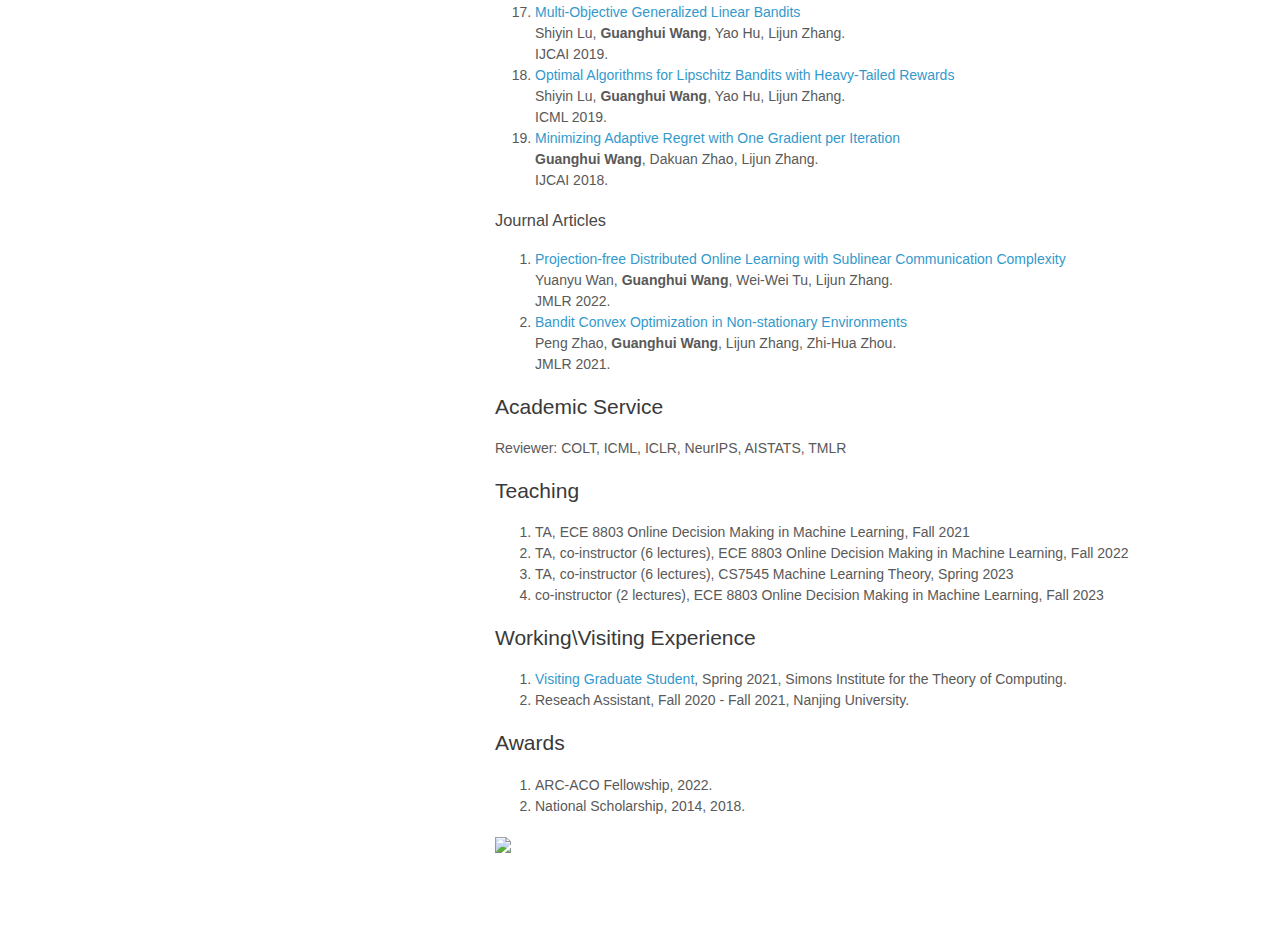
==== commit 59a239a0: "Update index.html" ====
--- a/index.html
+++ b/index.html
@@ -34,7 +34,8 @@
 <li><a href="https://arxiv.org/abs/2502.08063"> Multi-Agent Performative Prediction Beyond the Insensitivity Assumption: A Case Study for Mortgage Competition</a> <br>
             <b>Guanghui Wang</b>, Krishna Acharya, Lokranjan Lakshmikanthan, Vidya Muthukumar, Juba Ziani. In Submission. <br>  
   <li><a href="https://arxiv.org/abs/2305.17544"> Faster Margin Maximization Rates for Generic and Adversarially Robust Optimization Methods</a> <br>
-            <b>Guanghui Wang</b>, Zihao Hu, Claudio Gentile, Vidya Muthukumar, Jacob Abernethy. Submitted to Mathmatical Programming. <br>  
+            <b>Guanghui Wang</b>, Zihao Hu, Claudio Gentile, Vidya Muthukumar, Jacob Abernethy. <br>
+    Submitted to Mathematical Programming.   
         </ol> 
         
         
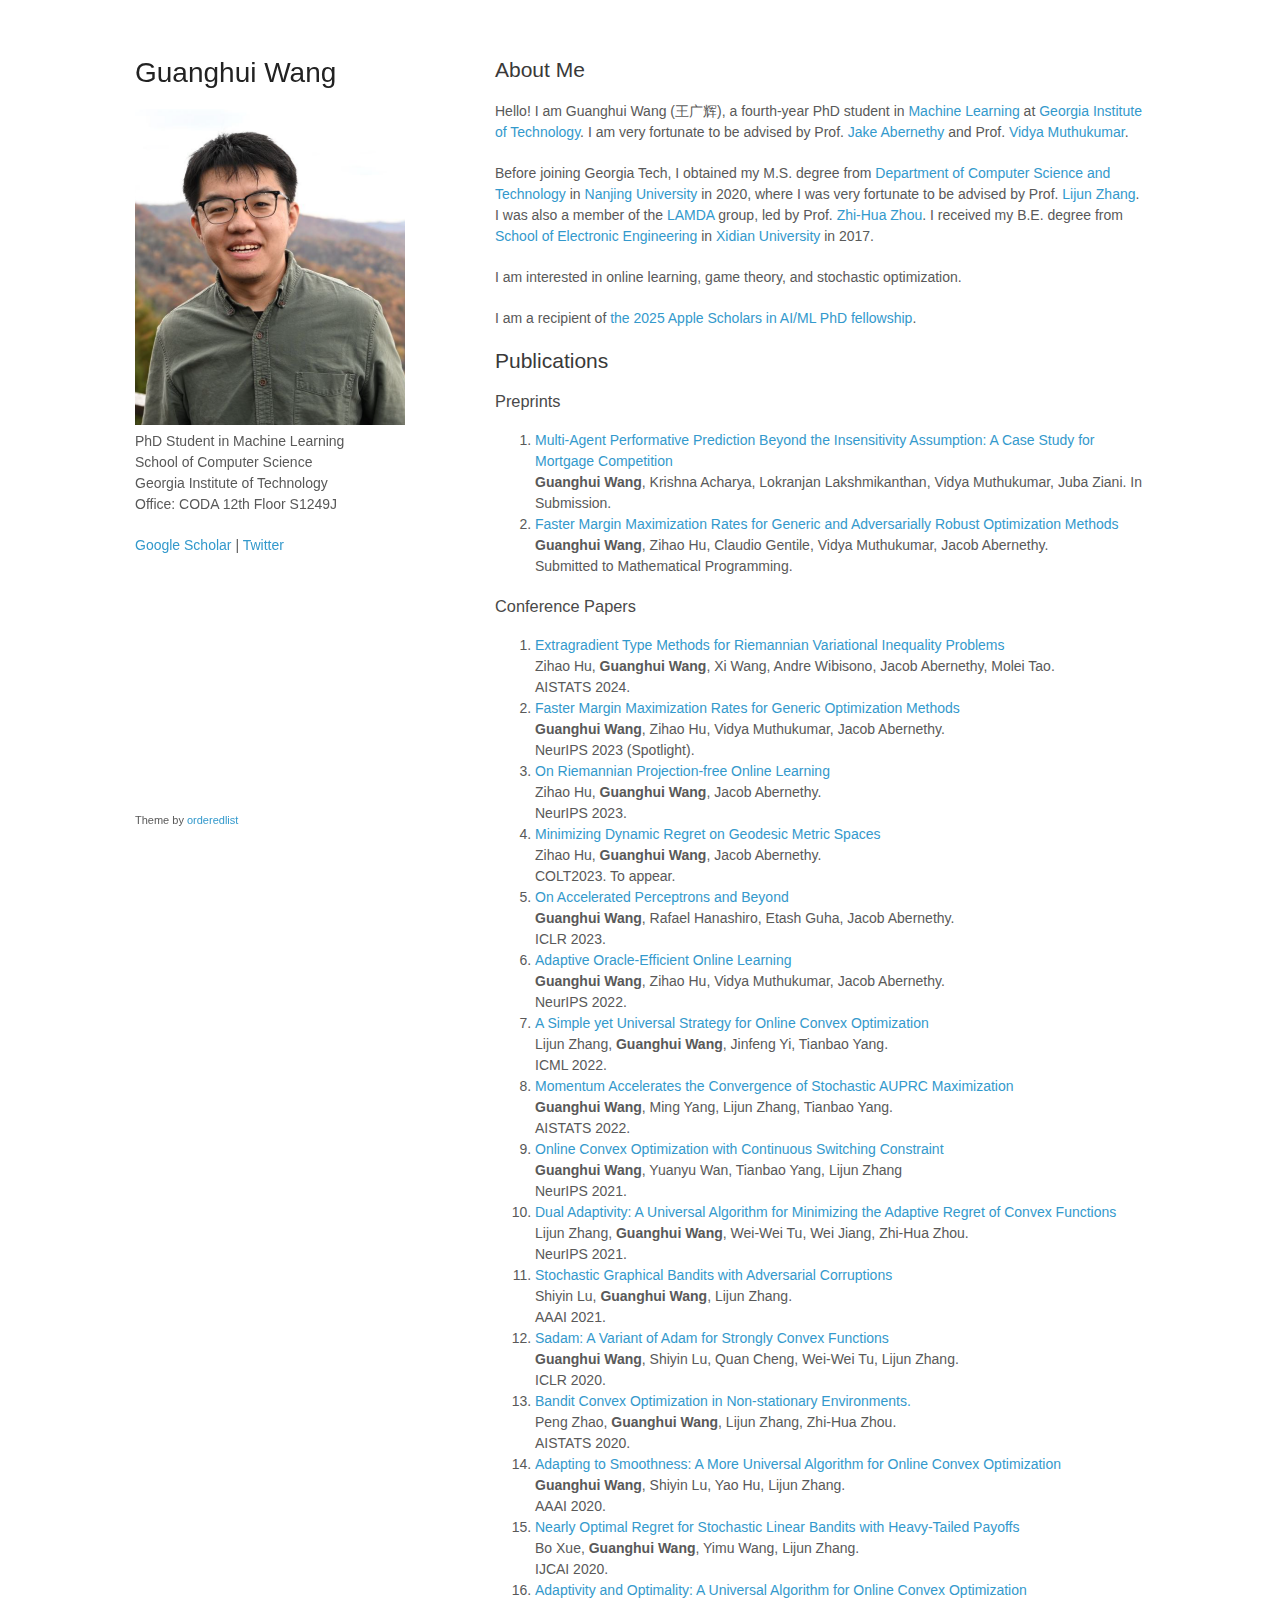
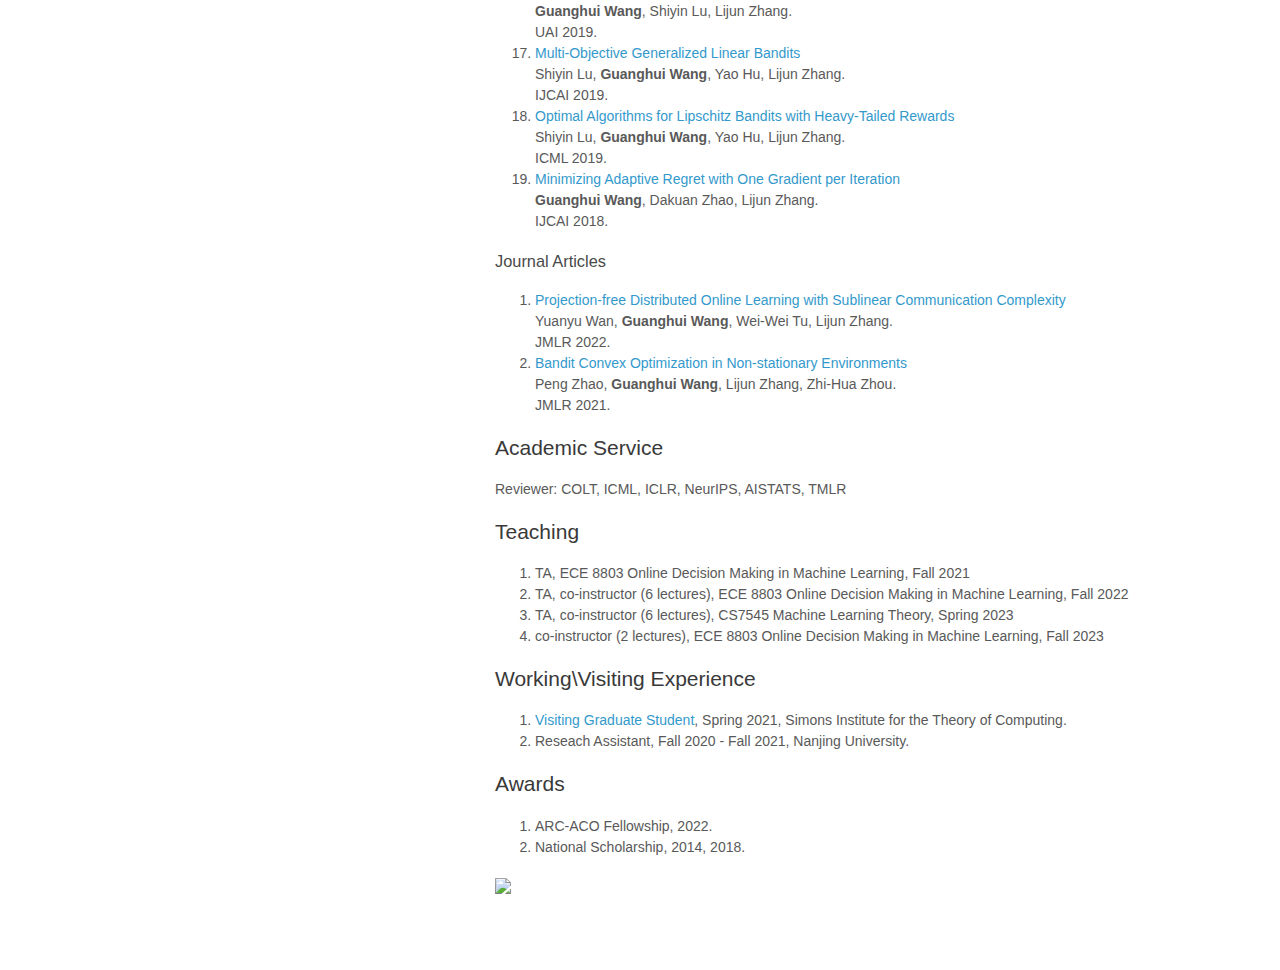
==== commit 1aec81ef: "Update index.html" ====
--- a/index.html
+++ b/index.html
@@ -25,7 +25,9 @@
         
         <p>Before joining Georgia Tech, I obtained my M.S. degree from <a href="https://www.nju.edu.cn/EN/7f/6b/c7136a163691/page.htm">Department of Computer Science and Technology</a> in <a href="https://www.nju.edu.cn/EN/main.htm">Nanjing University</a> in 2020, where I was very fortunate to be advised by Prof. <a href="https://cs.nju.edu.cn/zlj/index.htm">Lijun Zhang</a>. I was also a member of the <a href="http://www.lamda.nju.edu.cn/MainPage.ashx">LAMDA</a> group, led by Prof. <a href="https://cs.nju.edu.cn/zhouzh/index.htm">Zhi-Hua Zhou</a>. I received my B.E. degree from <a href="http://english.ee.xidian.edu.cn/">School of Electronic Engineering</a> in <a href="https://en.xidian.edu.cn/index.htm">Xidian University</a> in 2017.</p>
 
-        <p>I am interested in online learning, stochastic optimization, and game theory.</p>
+        <p>I am interested in online learning, game theory, and stochastic optimization.</p>
+
+        <p>I am a recipient of <a href="https://machinelearning.apple.com/updates/apple-scholars-aiml-2025">the 2025 Apple Scholars in AI/ML PhD fellowship</a>. </p>
 
 
         <h2>Publications</h2>
